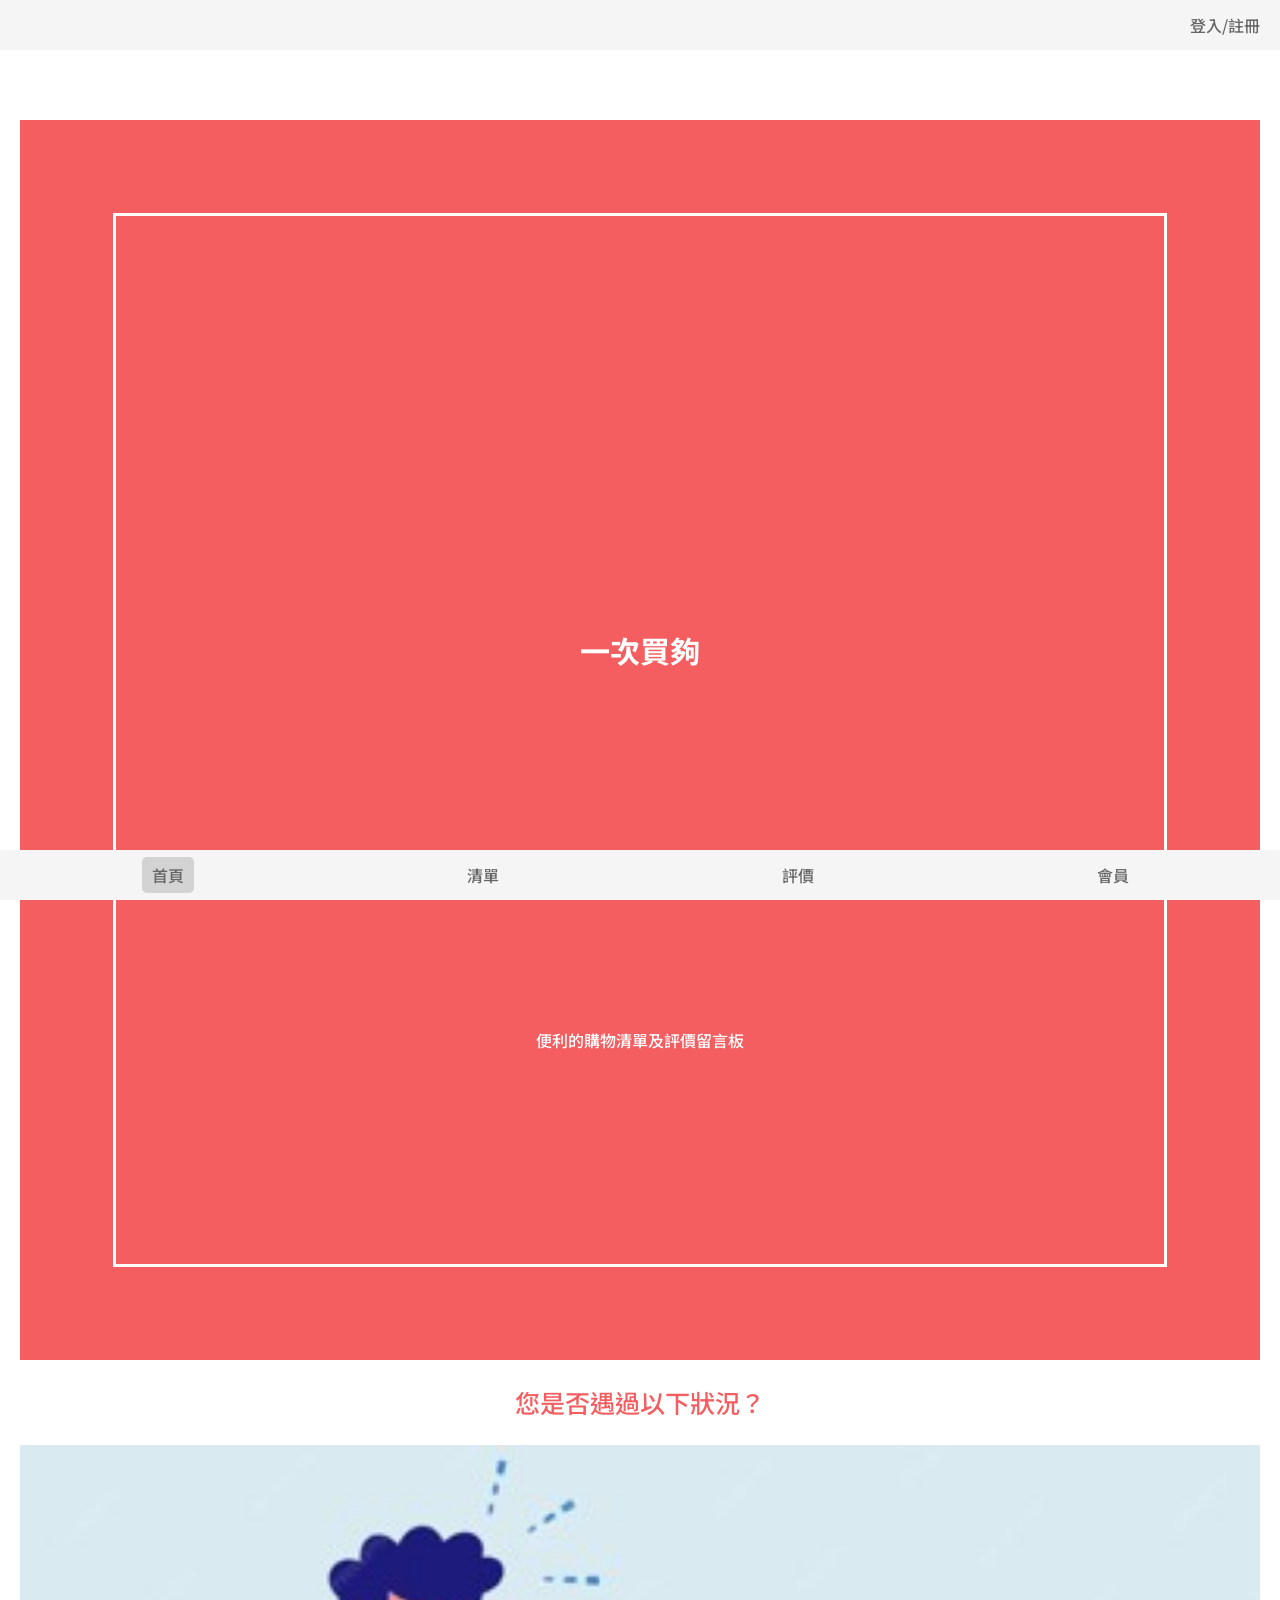
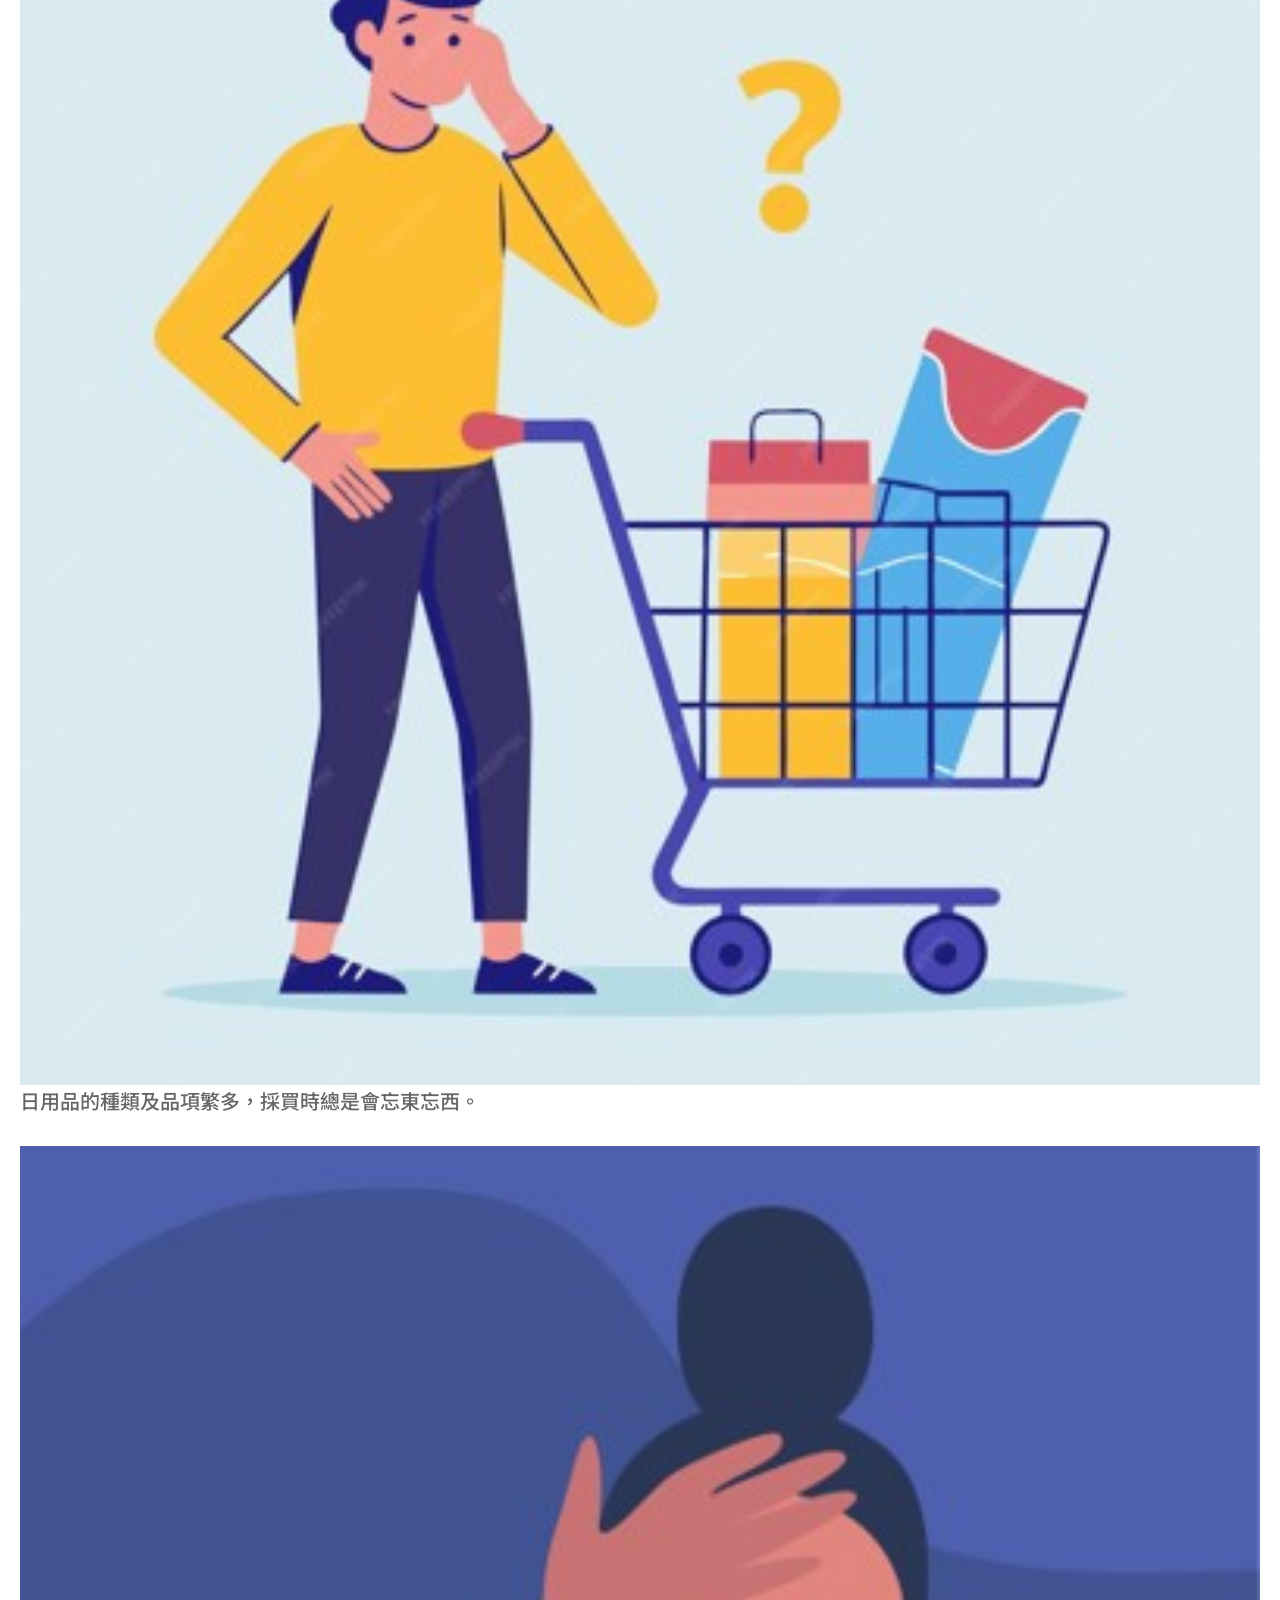
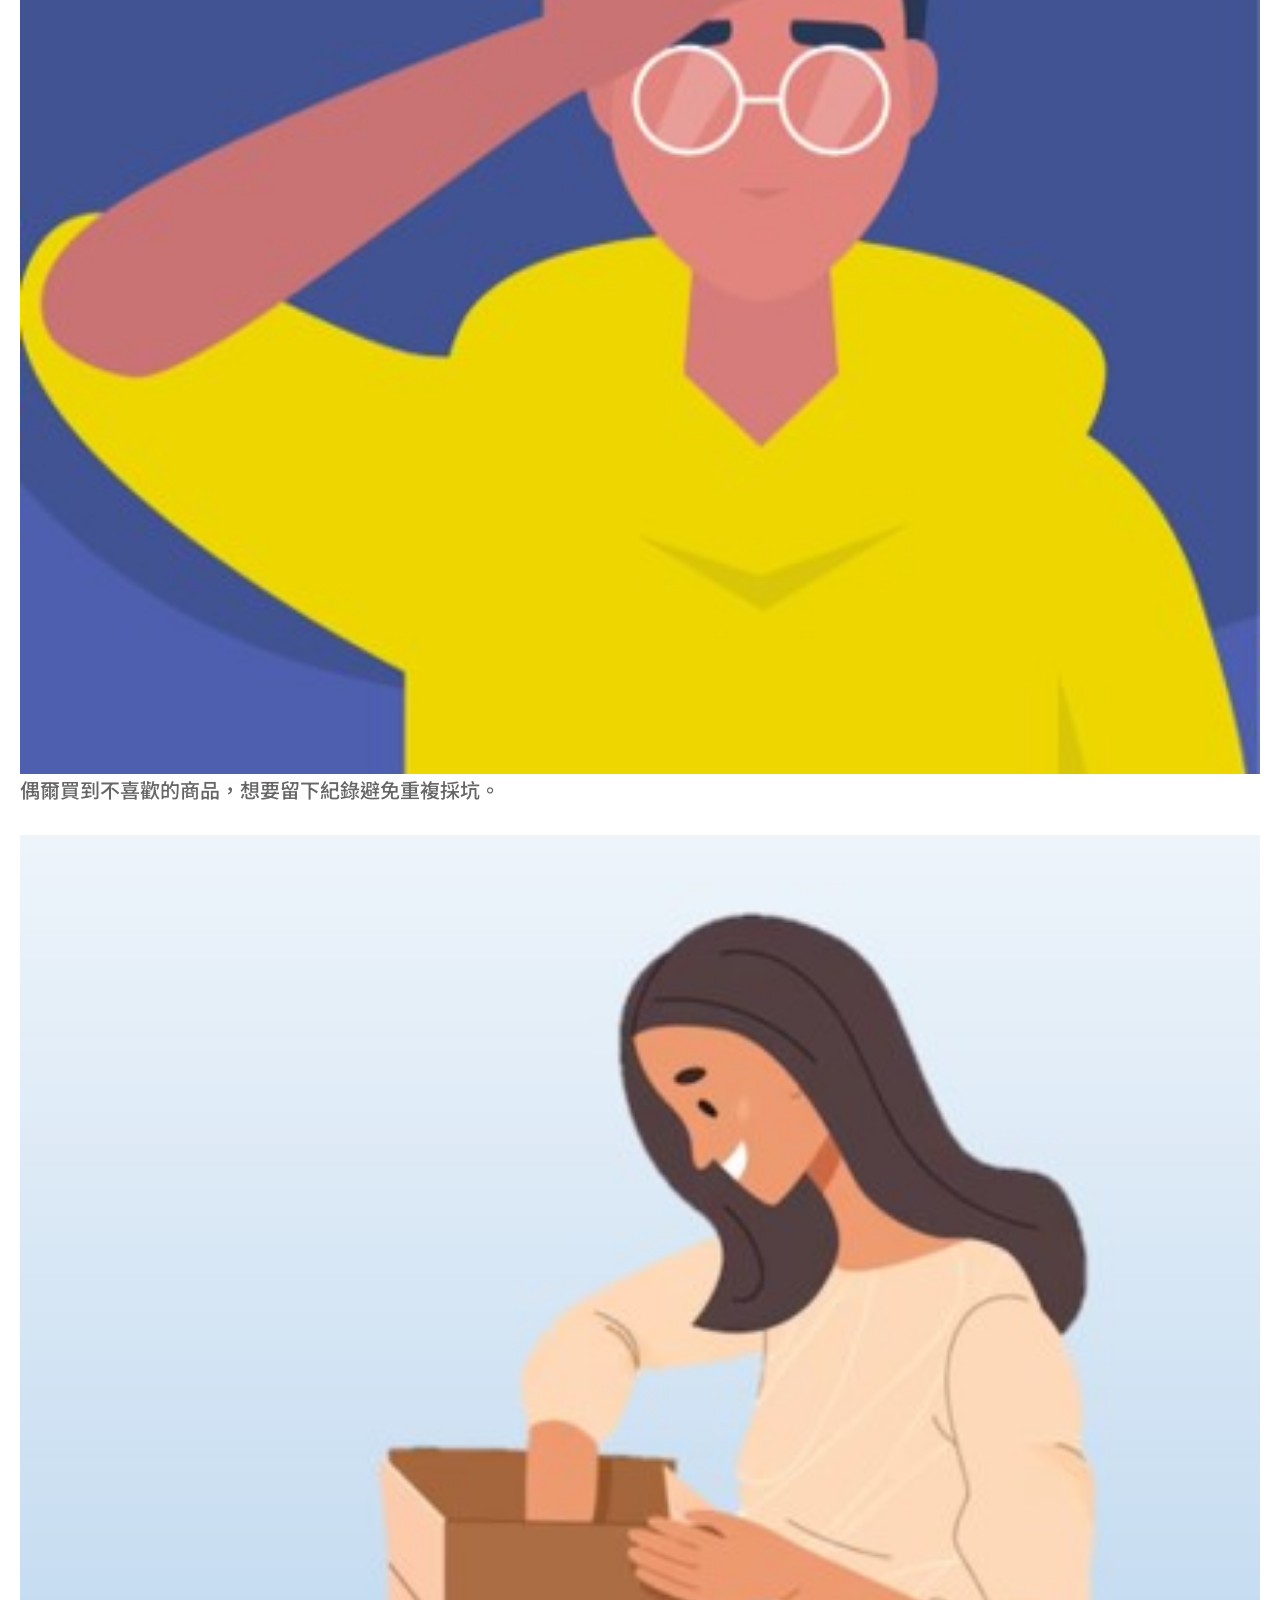
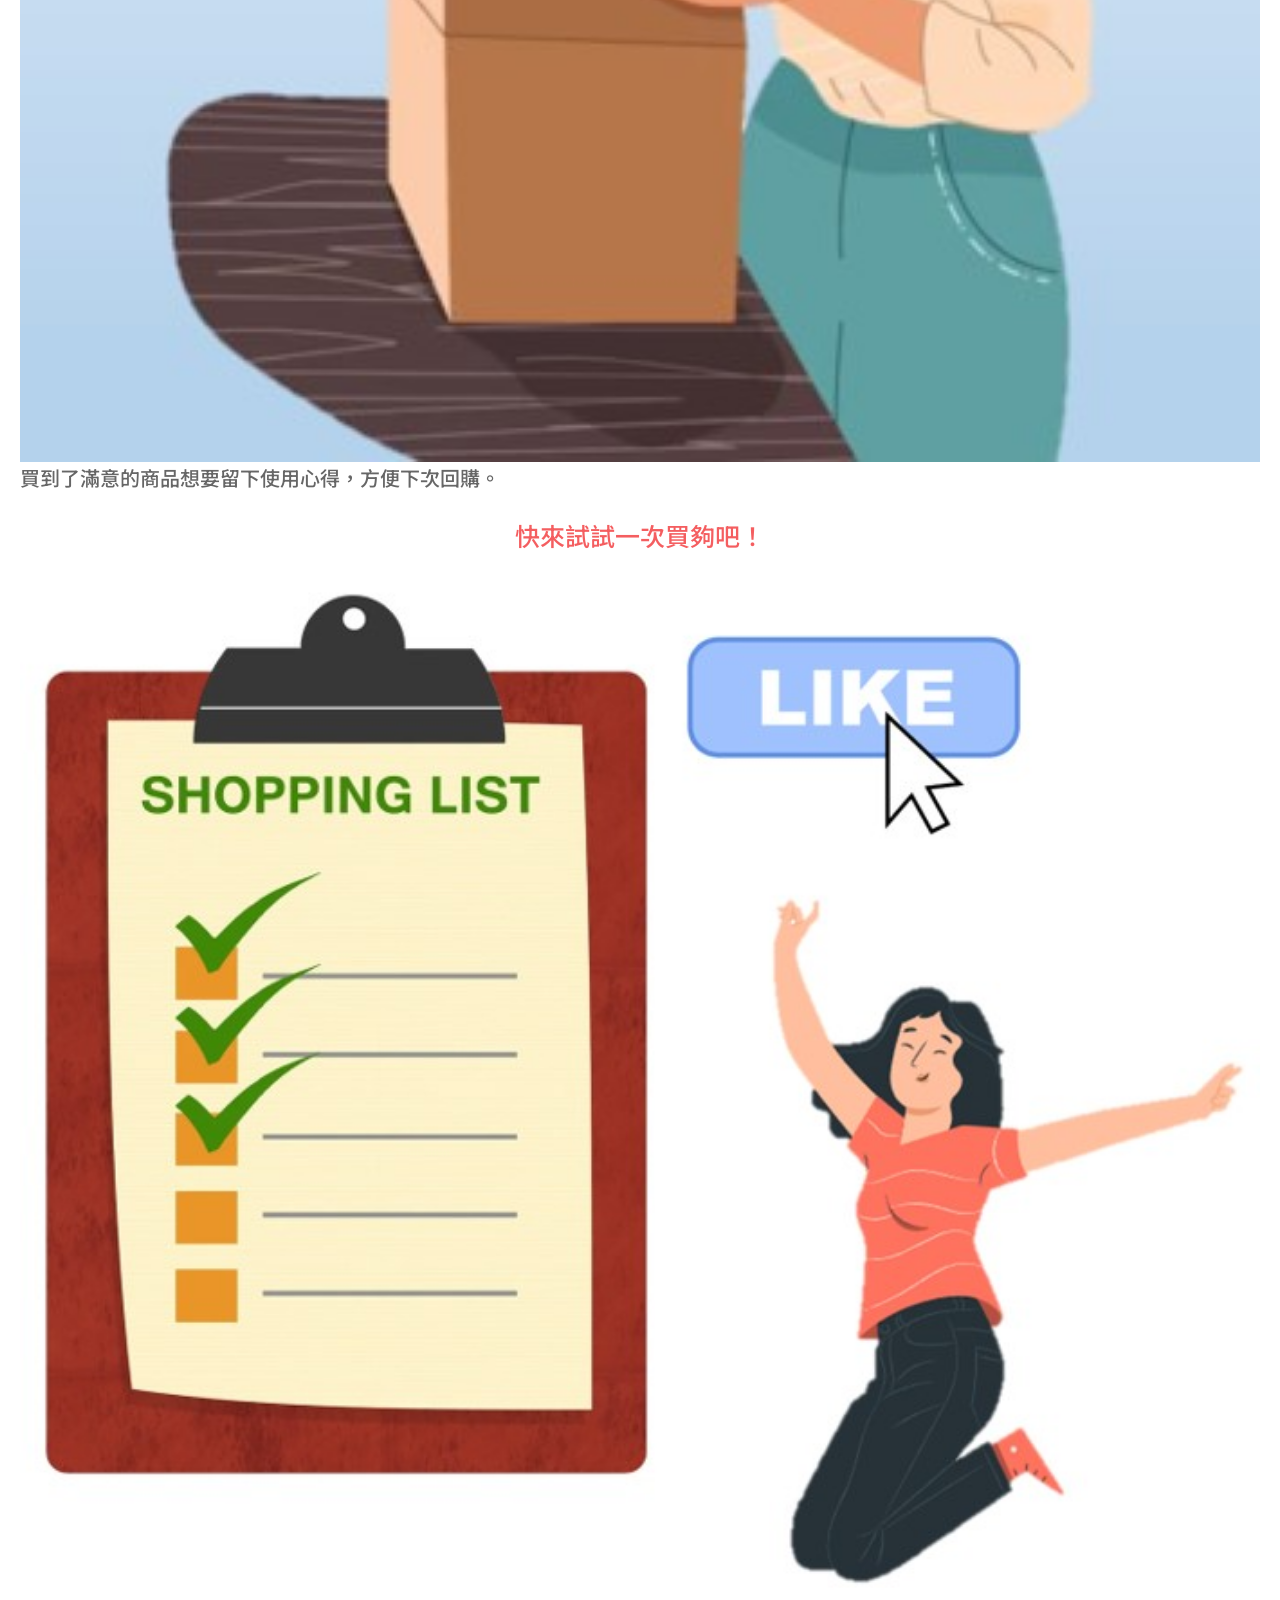
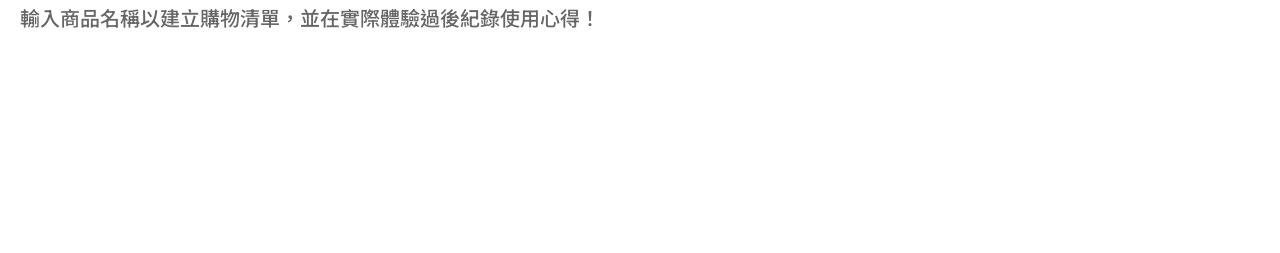
==== static/index.html @ c8b1bd05 "update" ====
<!DOCTYPE html>
<html lang="zh-Hant">

<head>
  <meta charset="UTF-8">
  <meta name="viewport" content="width=device-width, initial-scale=1.0">
  <title>Index</title>
  <link rel="preconnect" href="https://fonts.googleapis.com">
  <link rel="preconnect" href="https://fonts.gstatic.com" crossorigin>
  <link
    href="https://fonts.googleapis.com/css2?family=LXGW+WenKai+Mono+TC&family=LXGW+WenKai+TC&family=Noto+Sans+TC:wght@100..900&display=swap"
    rel="stylesheet">
  <link rel="stylesheet" href="/static/styles/index.css">
  <script type="module" src="/static/scripts/index.js"></script>
</head>

<body>
  <div class="mask"></div>
  <div class="signin-dialog">
    <div class="decorator-bar"></div>
    <div class="close"></div>
    <div class="signin-main">
      <h3>登入會員帳號</h3>
      <form action="" method="post">
        <input required type="email" name="email" placeholder="輸入電子信箱"
          value="abc@abc">
        <input required type="password" name="password" placeholder="輸入密碼"
          minlength="3" value="123">
        <input type="submit" value="登入帳戶">
        <p class="message" style="display:none">回應訊息</p>
        <div class="signup">還沒有帳戶？點此註冊</div>
      </form>
    </div>
  </div>
  <div class="signup-dialog">
    <div class="decorator-bar"></div>
    <div class="close"></div>
    <div class="signup-main">
      <h3>註冊會員帳號</h3>
      <form action="" method="post">
        <input required type="text" name="name" placeholder="輸入姓名"
          maxlength="20">
        <input required type="email" name="email" placeholder="輸入電子郵件">
        <input required type="password" name="password" placeholder="輸入密碼"
          minlength="3">
        <input type="submit" value="註冊新帳戶">
        <p class="message" style="display:none">回應訊息</p>
        <div class="signin">已經有帳戶了？點此登入</div>
      </form>
    </div>
  </div>

  <div class="header">
    <div class="sign-btn"></div>
  </div>

  <div class="main">
    <div class="hero">
      <div class="inner">
        <h1>一次買夠</h1>
        <h2>便利的購物清單及評價留言板</h2>
      </div>
    </div>
    <div class="story">您是否遇過以下狀況？</div>
    <div class="scenario">
      <img src="/static/images/secnario-1.jpg" alt="">
      <p>日用品的種類及品項繁多，採買時總是會忘東忘西。</p>
    </div>
    <div class="scenario">
      <img src="/static/images/secnario-2.jpg" alt="">
      <p>偶爾買到不喜歡的商品，想要留下紀錄避免重複採坑。</p>
    </div>
    <div class="scenario">
      <img src="/static/images/secnario-3.jpg" alt="">
      <p>買到了滿意的商品想要留下使用心得，方便下次回購。</p>
    </div>
    <div class="story">快來試試一次買夠吧！</div>
    <div class="scenario">
      <img src="/static/images/secnario-4.jpg" alt="">
      <p>輸入商品名稱以建立購物清單，並在實際體驗過後紀錄使用心得！</p>
    </div>
  </div>

  <div class="footer">
    <a href="/">首頁</a>
    <a href="/list">清單</a>
    <a href="/review">評價</a>
    <a href="/member">會員</a>
  </div>
</body>

</html>
---- static/styles/index.css ----
* {
	box-sizing: border-box;
	margin: 0;
	padding: 0;
	color: inherit;
	font-size: inherit;
	font-weight: inherit;
	font-family: inherit;
	font-optical-sizing: inherit;
	text-decoration: none;
	/* scrollbar-width: none; */
}

html {
	color: #666666;
	font-size: 16px;
	font-weight: 500;
	font-family: "Noto Sans TC", sans-serif;
	font-optical-sizing: auto;
	line-height: 1;
}

body {
	position: relative;
	padding: 50px 0;
}

.mask {
	position: fixed;
	top: 0;
	left: 0;
	width: 100%;
	height: 100%;
	background-color: #000000;
	opacity: 25%;
	z-index: 20;
	display: none;
}



.signin-dialog {
	background-color: #FFFFFF;
	border-radius: 5px;
	position: fixed;
	top: 80px;
	left: calc(50% - 340px / 2);
	width: 340px;
	z-index: 30;
	box-shadow: 0 4px 60px #AAAAAA;
	display: none;
}

.signin-dialog .decorator-bar {
	background-image: linear-gradient(to left, #337788, #66AABB);
	border-radius: 5px 5px 0 0;
	width: 100%;
	height: 10px;
}

.signin-dialog .close {
	width: 30px;
	height: 30px;
	position: absolute;
	top: 20px;
	left: 300px;
	background-image: url(/static/images/icon-close.svg);
	background-repeat: no-repeat;
	background-position: center;
	z-index: 40;
}

.signin-dialog .close:hover {
	cursor: pointer;
}

.signin-dialog .signin-main {
	width: 310px;
	margin: 15px 0 16px 15px;
}

.signin-main h3 {
	font-size: 24px;
	font-weight: 700;
	height: 27px;
	line-height: 27px;
	text-align: center;
	margin-bottom: 15px;
}

.signin-main input {
	width: 100%;
	height: 47px;
	border-radius: 5px;
	border: 1px solid #CCCCCC;
	padding: 0px 14px 2px 14px;
	margin-bottom: 10px;
}

.signin-main input[type="submit"] {
	background-color: #448899;
	color: #FFFFFF;
	font-size: 19px;
	font-weight: 400;
	height: 46px;
	line-height: 46px;
	border: none;
}

.signin-main input[type="submit"]:hover {
	cursor: pointer;
}

.signin-main .message {
	text-align: center;
	margin-bottom: 10px;
	color: red;
}

.signin-main .signup {
	height: 22px;
	line-height: 22px;
	text-align: center;
	max-width: fit-content;
	margin: auto;
}

.signin-main .signup:hover {
	cursor: pointer;
}



.signup-dialog {
	background-color: #FFFFFF;
	border-radius: 5px;
	position: fixed;
	top: 80px;
	left: calc(50% - 340px / 2);
	width: 340px;
	z-index: 30;
	box-shadow: 0 4px 60px #AAAAAA;
	display: none;
}

.signup-dialog .decorator-bar {
	background-image: linear-gradient(to left, #337788, #66AABB);
	border-radius: 5px 5px 0 0;
	width: 100%;
	height: 10px;
}

.signup-dialog .close {
	width: 30px;
	height: 30px;
	position: absolute;
	top: 20px;
	left: 300px;
	background-image: url(/static/images/icon-close.svg);
	background-repeat: no-repeat;
	background-position: center;
	z-index: 40;
}

.signup-dialog .close:hover {
	cursor: pointer;
}

.signup-dialog .signup-main {
	width: 310px;
	margin: 15px 0 16px 15px;
}

.signup-main h3 {
	font-size: 24px;
	font-weight: 700;
	height: 27px;
	line-height: 27px;
	text-align: center;
	margin-bottom: 15px;
}

.signup-main input {
	width: 100%;
	height: 47px;
	border-radius: 5px;
	border: 1px solid #CCCCCC;
	padding: 0px 14px 2px 14px;
	margin-bottom: 10px;
}

.signup-main input[type="submit"] {
	background-color: #448899;
	color: #FFFFFF;
	font-size: 19px;
	font-weight: 400;
	height: 46px;
	line-height: 46px;
	border: none;
}

.signup-main input[type="submit"]:hover {
	cursor: pointer;
}

.signup-main .message {
	text-align: center;
	margin-bottom: 10px;
	color: red;
}

.signup-main .signin {
	height: 22px;
	line-height: 22px;
	text-align: center;
	max-width: fit-content;
	margin: auto;
}

.signup-main .signin:hover {
	cursor: pointer;
}



.header {
	background-color: whitesmoke;
	height: 50px;
	display: flex;
	justify-content: flex-end;
	align-items: center;
	padding: 10px;
	position: fixed;
	top: 0;
	width: 100%;
}

.header .sign-btn {
	padding: 10px;
}



.main {
	margin: 50px 0 150px 0;
	padding: 20px;
}

.main .hero {
	background-color: #f45e60;
	aspect-ratio: 1;
	width: 100%;
	display: flex;
	justify-content: center;
	align-items: center;
}

.hero .inner {
	aspect-ratio: 1;
	width: 85%;
	border: 3px solid white;
}

.hero .inner * {
	width: fit-content;
	margin: auto;
}

.hero .inner h1 {
	font-size: 30px;
	font-weight: bold;
	color: white;
	margin-top: 40%;
}

.hero .inner h2 {
	color: white;
	margin-top: 35%;
}

.main .story {
	color: #f45e60;
	font-size: 25px;
	text-align: center;
	margin-top: 30px;
}

.scenario {
	margin-top: 30px;
}

.scenario img {
	width: 100%;
}

.scenario p {
	font-size: 20px;
	line-height: 1.5;
}



.footer {
	background-color: whitesmoke;
	height: 50px;
	display: flex;
	justify-content: space-around;
	align-items: center;
	padding: 10px;
	position: fixed;
	bottom: 0;
	width: 100%;
}

.footer a {
	padding: 10px;
}

.footer a:nth-child(1) {
	background-color: lightgray;
	border-radius: 5px;
}
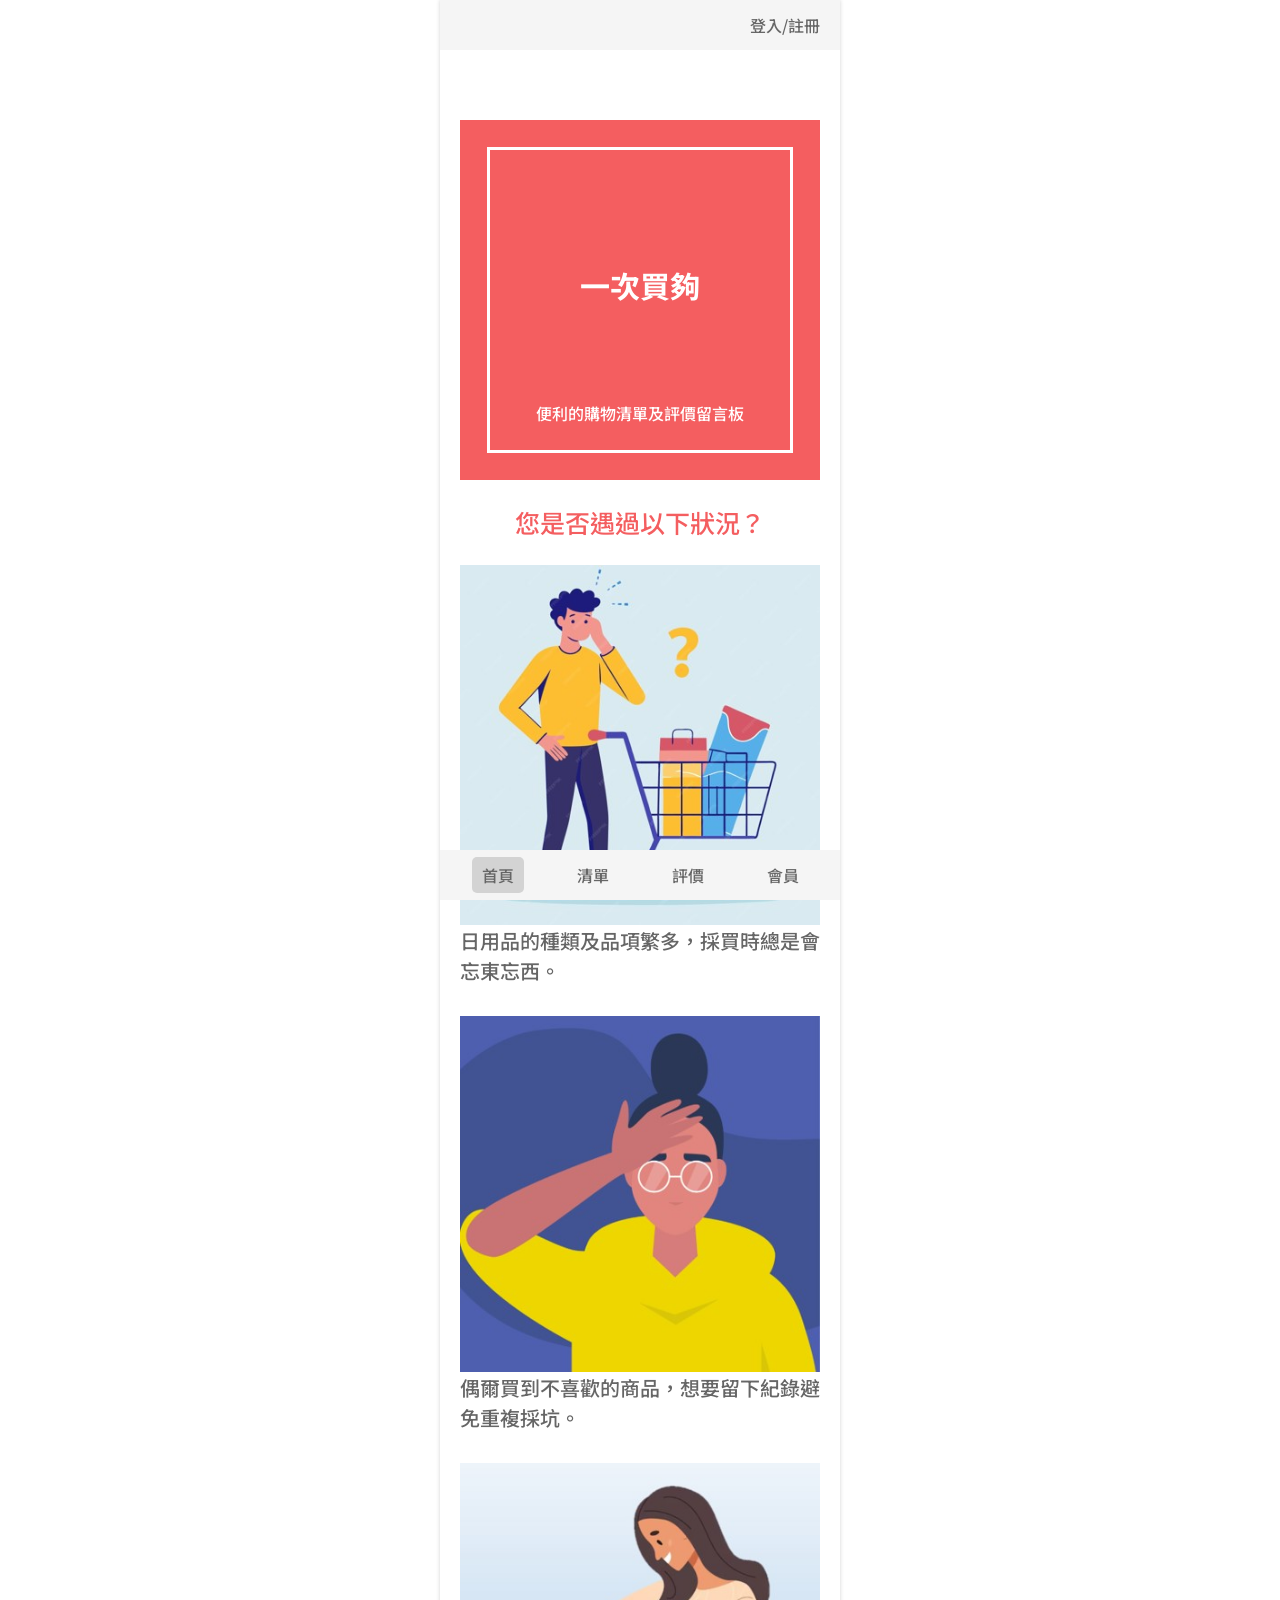
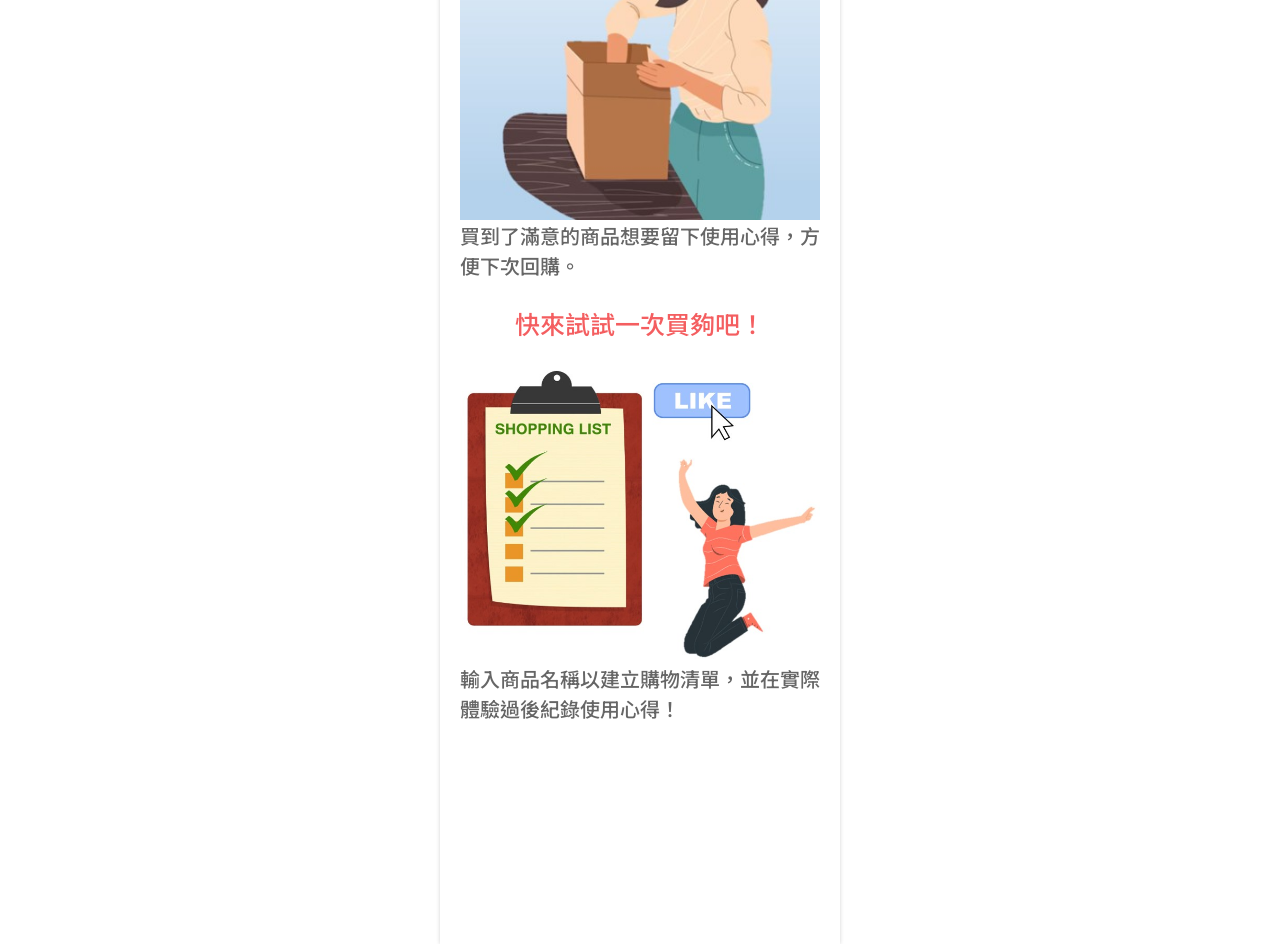
==== commit 8520edd8: "update" ====
--- a/static/index.html
+++ b/static/index.html
@@ -17,33 +17,48 @@
 <body>
   <div class="mask"></div>
   <div class="signin-dialog">
-    <div class="decorator-bar"></div>
+    <!-- <div class="decorator-bar"></div> -->
     <div class="close"></div>
     <div class="signin-main">
-      <h3>登入會員帳號</h3>
+      <h3>登入帳戶</h3>
       <form action="" method="post">
-        <input required type="email" name="email" placeholder="輸入電子信箱"
-          value="abc@abc">
-        <input required type="password" name="password" placeholder="輸入密碼"
-          minlength="3" value="123">
-        <input type="submit" value="登入帳戶">
+        <div class="row">
+          <img src="/static/images/mail.png" alt="">
+          <input required type="email" name="email" placeholder="Email"
+            value="abc@abc">
+        </div>
+        <div class="row">
+          <img src="/static/images/password.png" alt="">
+          <input required type="password" name="password" placeholder="password"
+            minlength="3" value="123">
+        </div>
+        <input type="submit" value="登入">
         <p class="message" style="display:none">回應訊息</p>
         <div class="signup">還沒有帳戶？點此註冊</div>
       </form>
     </div>
   </div>
   <div class="signup-dialog">
-    <div class="decorator-bar"></div>
+    <!-- <div class="decorator-bar"></div> -->
     <div class="close"></div>
     <div class="signup-main">
-      <h3>註冊會員帳號</h3>
+      <h3>註冊帳戶</h3>
       <form action="" method="post">
-        <input required type="text" name="name" placeholder="輸入姓名"
-          maxlength="20">
-        <input required type="email" name="email" placeholder="輸入電子郵件">
-        <input required type="password" name="password" placeholder="輸入密碼"
-          minlength="3">
-        <input type="submit" value="註冊新帳戶">
+        <div class="row">
+          <img src="/static/images/user.png" alt="">
+          <input required type="text" name="name" placeholder="Name"
+            maxlength="20">
+        </div>
+        <div class="row">
+          <img src="/static/images/mail.png" alt="">
+          <input required type="email" name="email" placeholder="Email">
+        </div>
+        <div class="row">
+          <img src="/static/images/password.png" alt="">
+          <input required type="password" name="password" placeholder="Password"
+            minlength="3">
+        </div>
+        <input type="submit" value="註冊">
         <p class="message" style="display:none">回應訊息</p>
         <div class="signin">已經有帳戶了？點此登入</div>
       </form>
@@ -84,7 +99,7 @@
   <div class="footer">
     <a href="/">首頁</a>
     <a href="/list">清單</a>
-    <a href="/review">評價</a>
+    <a href="/product">評價</a>
     <a href="/member">會員</a>
   </div>
 </body>
--- a/static/styles/index.css
+++ b/static/styles/index.css
@@ -23,6 +23,9 @@
 body {
 	position: relative;
 	padding: 50px 0;
+	max-width: 400px;
+	margin: auto;
+	box-shadow: 0 0 4px lightgray;
 }
 
 .mask {
@@ -51,19 +54,19 @@
 	display: none;
 }
 
-.signin-dialog .decorator-bar {
+/* .signin-dialog .decorator-bar {
 	background-image: linear-gradient(to left, #337788, #66AABB);
 	border-radius: 5px 5px 0 0;
 	width: 100%;
 	height: 10px;
-}
+} */
 
 .signin-dialog .close {
 	width: 30px;
 	height: 30px;
 	position: absolute;
-	top: 20px;
-	left: 300px;
+	top: 10px;
+	right: 10px;
 	background-image: url(/static/images/icon-close.svg);
 	background-repeat: no-repeat;
 	background-position: center;
@@ -85,20 +88,41 @@
 	height: 27px;
 	line-height: 27px;
 	text-align: center;
-	margin-bottom: 15px;
+	margin: 50px;
+}
+
+.signin-main .row {
+	width: 100%;
+	height: 48px;
+	border-radius: 2px;
+	border: none;
+	background-color: hsl(0, 0%, 95%);
+	padding: 12px;
+	margin-bottom: 15px;
+	display: flex;
+}
+
+.signin-main .row img {
+	width: 24px;
+	height: 24px;
 }
 
 .signin-main input {
 	width: 100%;
-	height: 47px;
-	border-radius: 5px;
-	border: 1px solid #CCCCCC;
+	height: 24px;
+	border-radius: 2px;
+	border: none;
+	background-color: hsl(0, 0%, 95%);
 	padding: 0px 14px 2px 14px;
-	margin-bottom: 10px;
+	margin-bottom: 15px;
+}
+
+.signin-main input:focus {
+	outline: none;
 }
 
 .signin-main input[type="submit"] {
-	background-color: #448899;
+	background-color: #f45e60;
 	color: #FFFFFF;
 	font-size: 19px;
 	font-weight: 400;
@@ -143,19 +167,19 @@
 	display: none;
 }
 
-.signup-dialog .decorator-bar {
+/* .signup-dialog .decorator-bar {
 	background-image: linear-gradient(to left, #337788, #66AABB);
 	border-radius: 5px 5px 0 0;
 	width: 100%;
 	height: 10px;
-}
+} */
 
 .signup-dialog .close {
 	width: 30px;
 	height: 30px;
 	position: absolute;
-	top: 20px;
-	left: 300px;
+	top: 10px;
+	right: 10px;
 	background-image: url(/static/images/icon-close.svg);
 	background-repeat: no-repeat;
 	background-position: center;
@@ -178,19 +202,41 @@
 	line-height: 27px;
 	text-align: center;
 	margin-bottom: 15px;
+	margin: 50px;
+}
+
+.signup-main .row {
+	width: 100%;
+	height: 48px;
+	border-radius: 2px;
+	border: none;
+	background-color: hsl(0, 0%, 95%);
+	padding: 12px;
+	margin-bottom: 15px;
+	display: flex;
+}
+
+.signup-main .row img {
+	width: 24px;
+	height: 24px;
 }
 
 .signup-main input {
 	width: 100%;
-	height: 47px;
-	border-radius: 5px;
-	border: 1px solid #CCCCCC;
+	height: 24px;
+	border-radius: 2px;
+	border: none;
+	background-color: hsl(0, 0%, 95%);
 	padding: 0px 14px 2px 14px;
-	margin-bottom: 10px;
+	margin-bottom: 15px;
+}
+
+.signup-main input:focus {
+	outline: none;
 }
 
 .signup-main input[type="submit"] {
-	background-color: #448899;
+	background-color: #f45e60;
 	color: #FFFFFF;
 	font-size: 19px;
 	font-weight: 400;
@@ -233,6 +279,7 @@
 	position: fixed;
 	top: 0;
 	width: 100%;
+	max-width: 400px;
 }
 
 .header .sign-btn {
@@ -310,6 +357,7 @@
 	position: fixed;
 	bottom: 0;
 	width: 100%;
+	max-width: 400px;
 }
 
 .footer a {
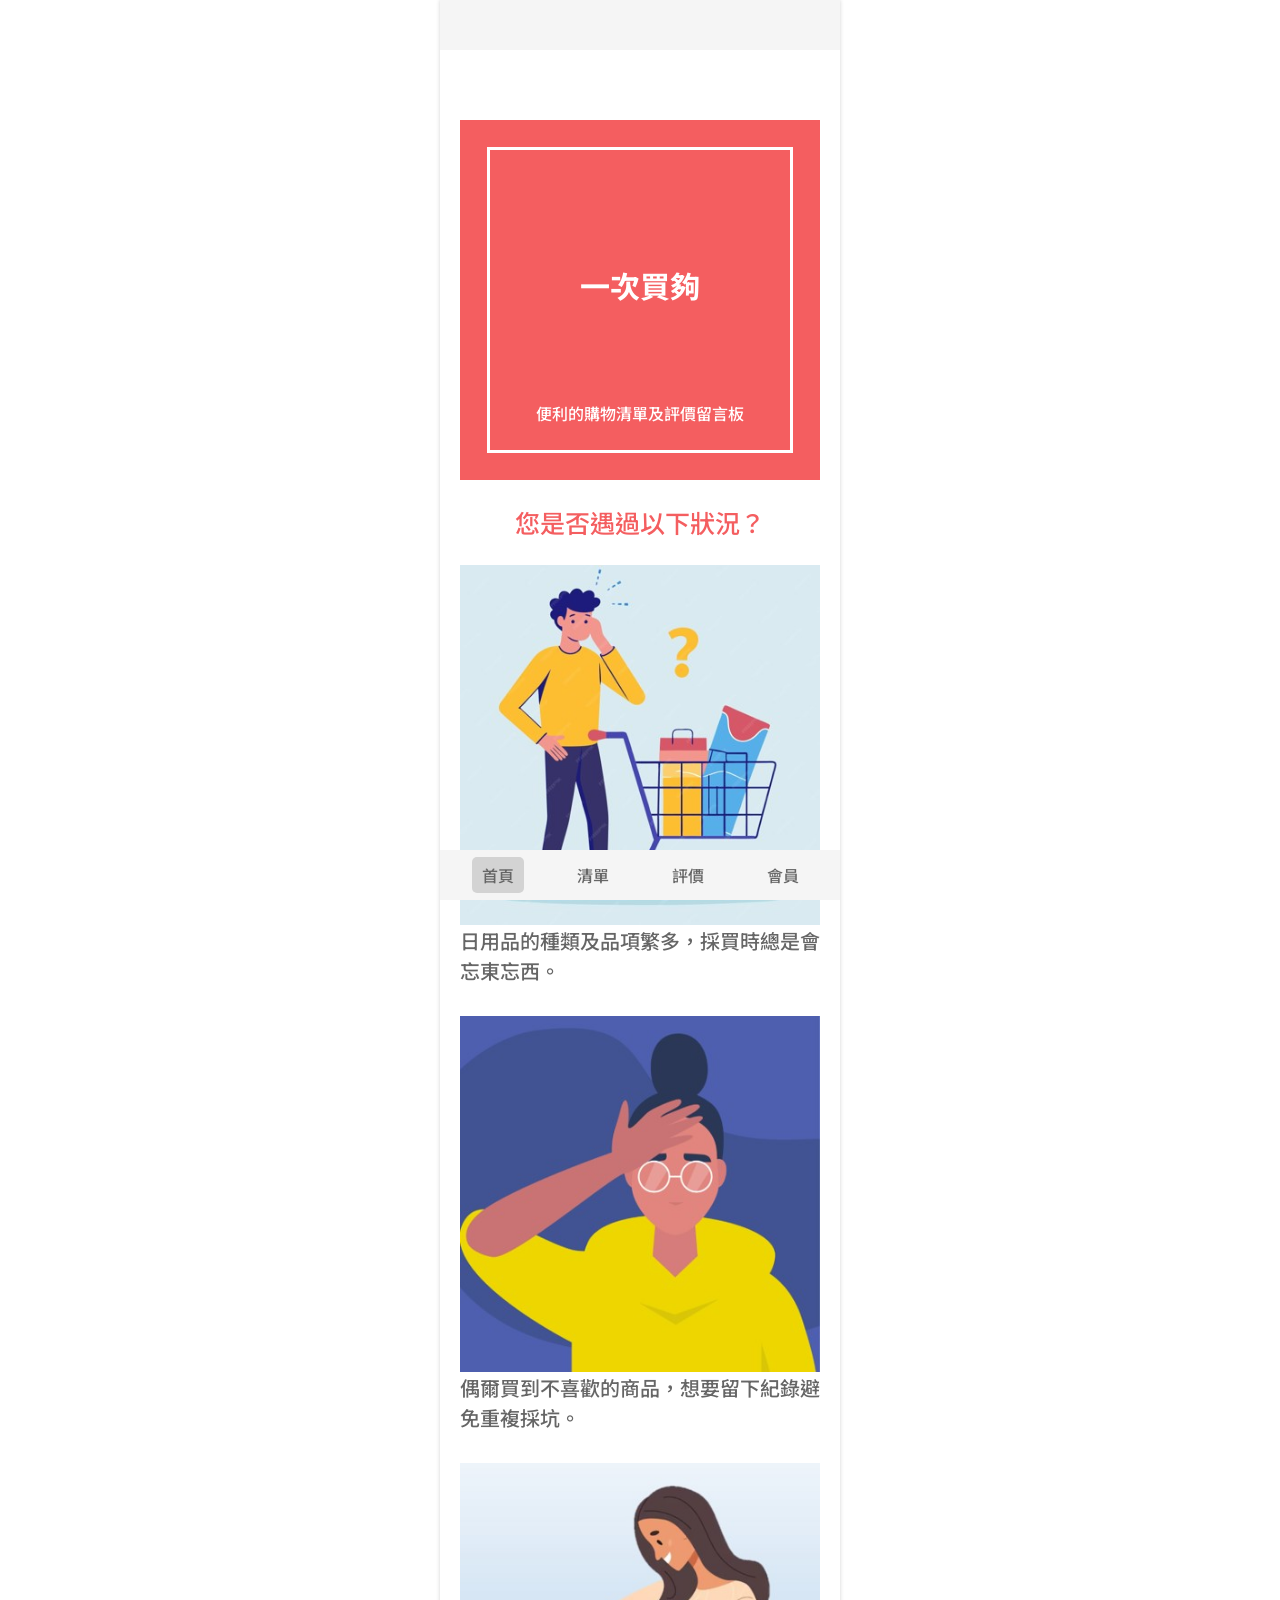
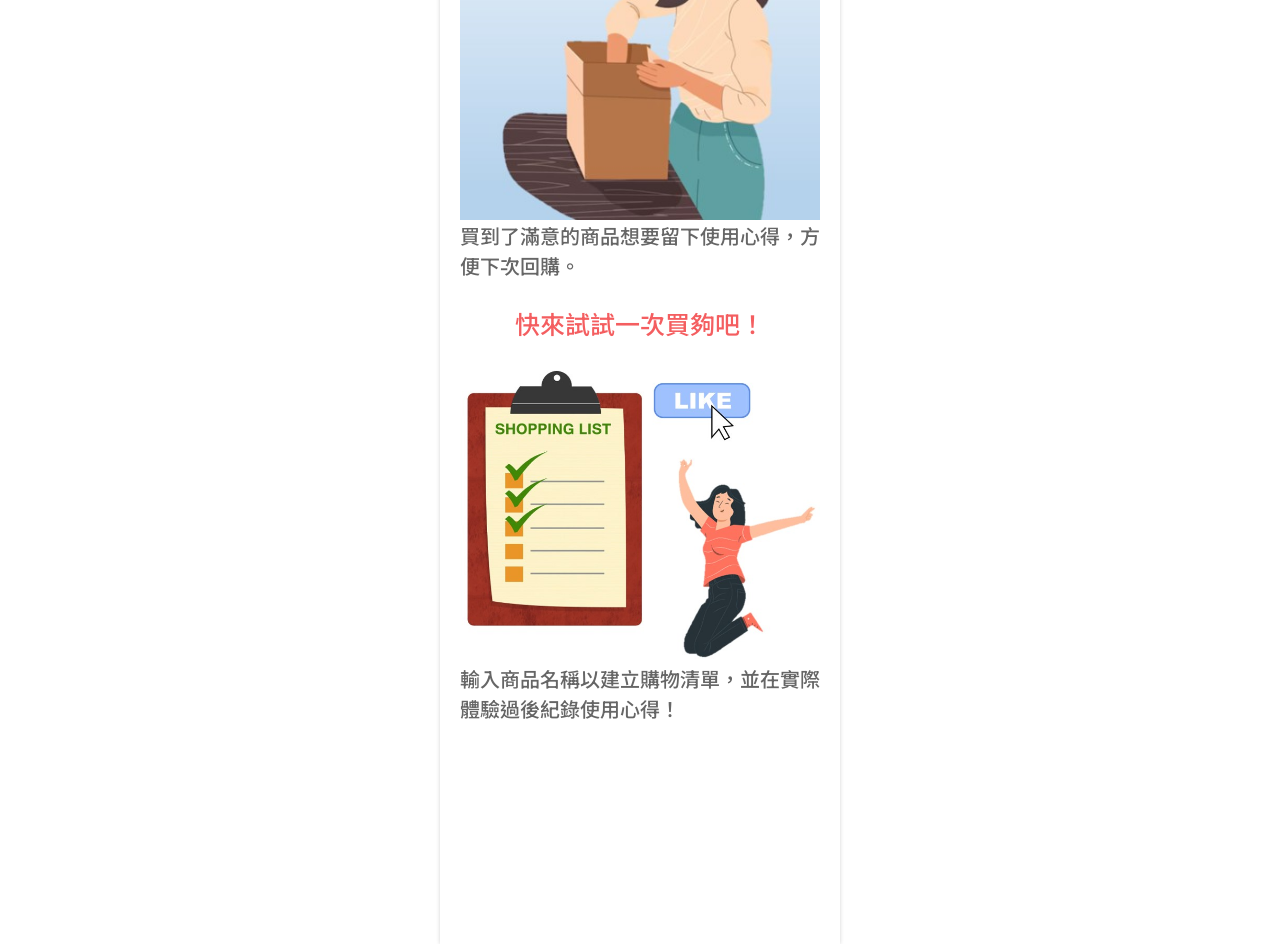
==== commit f0df63ce: "update" ====
--- a/static/index.html
+++ b/static/index.html
@@ -25,7 +25,7 @@
         <div class="row">
           <img src="/static/images/mail.png" alt="">
           <input required type="email" name="email" placeholder="Email"
-            value="abc@abc">
+            value="test@test">
         </div>
         <div class="row">
           <img src="/static/images/password.png" alt="">
--- a/static/styles/index.css
+++ b/static/styles/index.css
@@ -286,6 +286,13 @@
 	padding: 10px;
 }
 
+.header .sign-btn:hover {
+	cursor: pointer;
+	background-color: lightgray;
+	border-radius: 5px;
+	transition: all 0.5s;
+}
+
 
 
 .main {
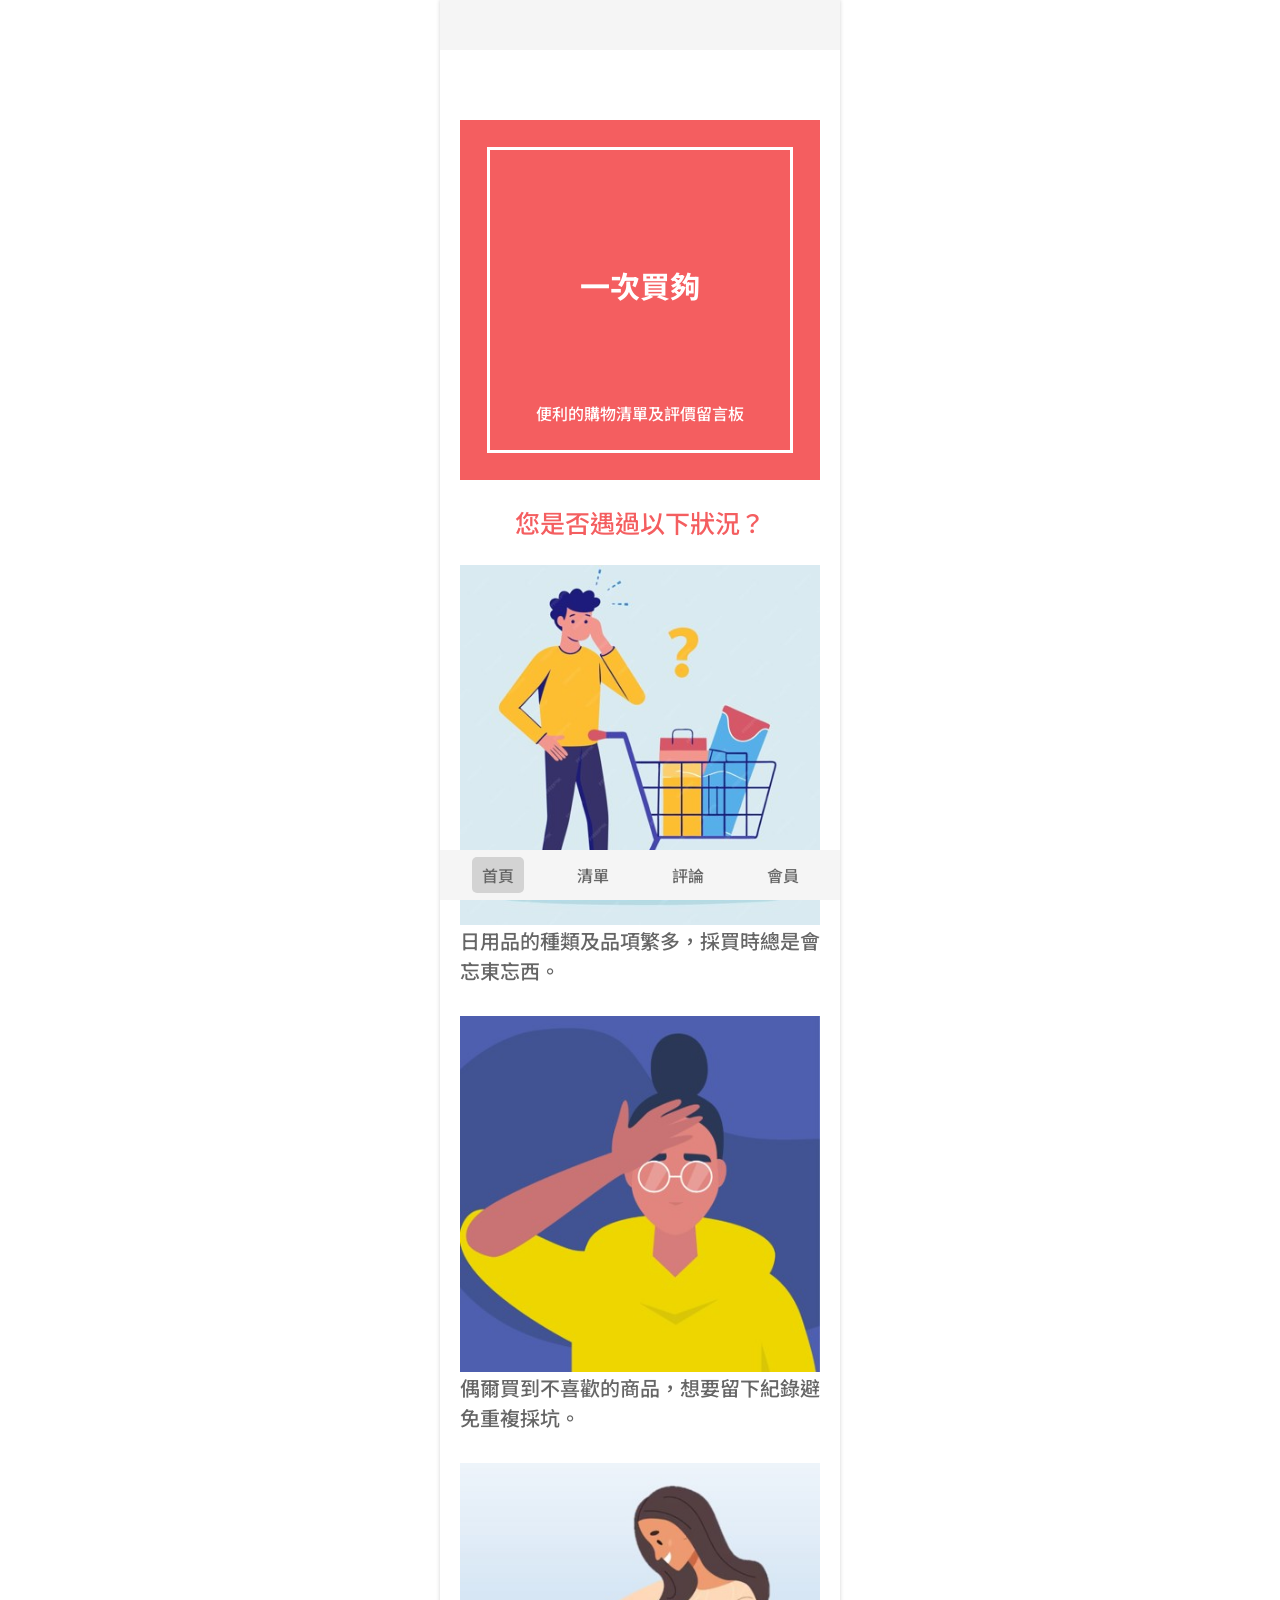
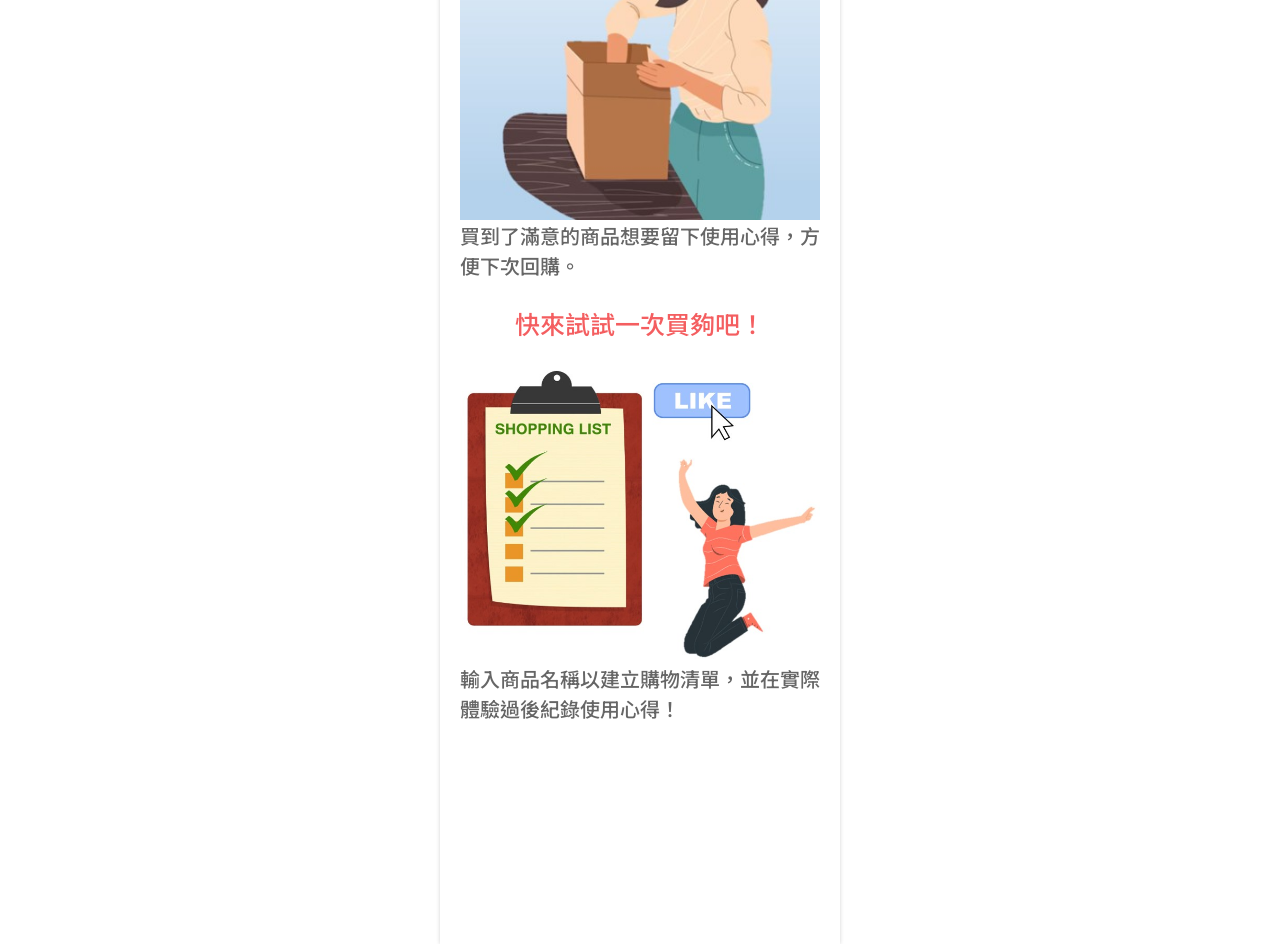
==== commit 12059f07: "update" ====
--- a/static/index.html
+++ b/static/index.html
@@ -25,7 +25,7 @@
         <div class="row">
           <img src="/static/images/mail.png" alt="">
           <input required type="email" name="email" placeholder="Email"
-            value="test@test">
+            value="test@test" autocomplete="off">
         </div>
         <div class="row">
           <img src="/static/images/password.png" alt="">
@@ -47,11 +47,12 @@
         <div class="row">
           <img src="/static/images/user.png" alt="">
           <input required type="text" name="name" placeholder="Name"
-            maxlength="20">
+            maxlength="20" autocomplete="off">
         </div>
         <div class="row">
           <img src="/static/images/mail.png" alt="">
-          <input required type="email" name="email" placeholder="Email">
+          <input required type="email" name="email" placeholder="Email"
+            autocomplete="off">
         </div>
         <div class="row">
           <img src="/static/images/password.png" alt="">
@@ -99,7 +100,7 @@
   <div class="footer">
     <a href="/">首頁</a>
     <a href="/list">清單</a>
-    <a href="/product">評價</a>
+    <a href="/product">評論</a>
     <a href="/member">會員</a>
   </div>
 </body>
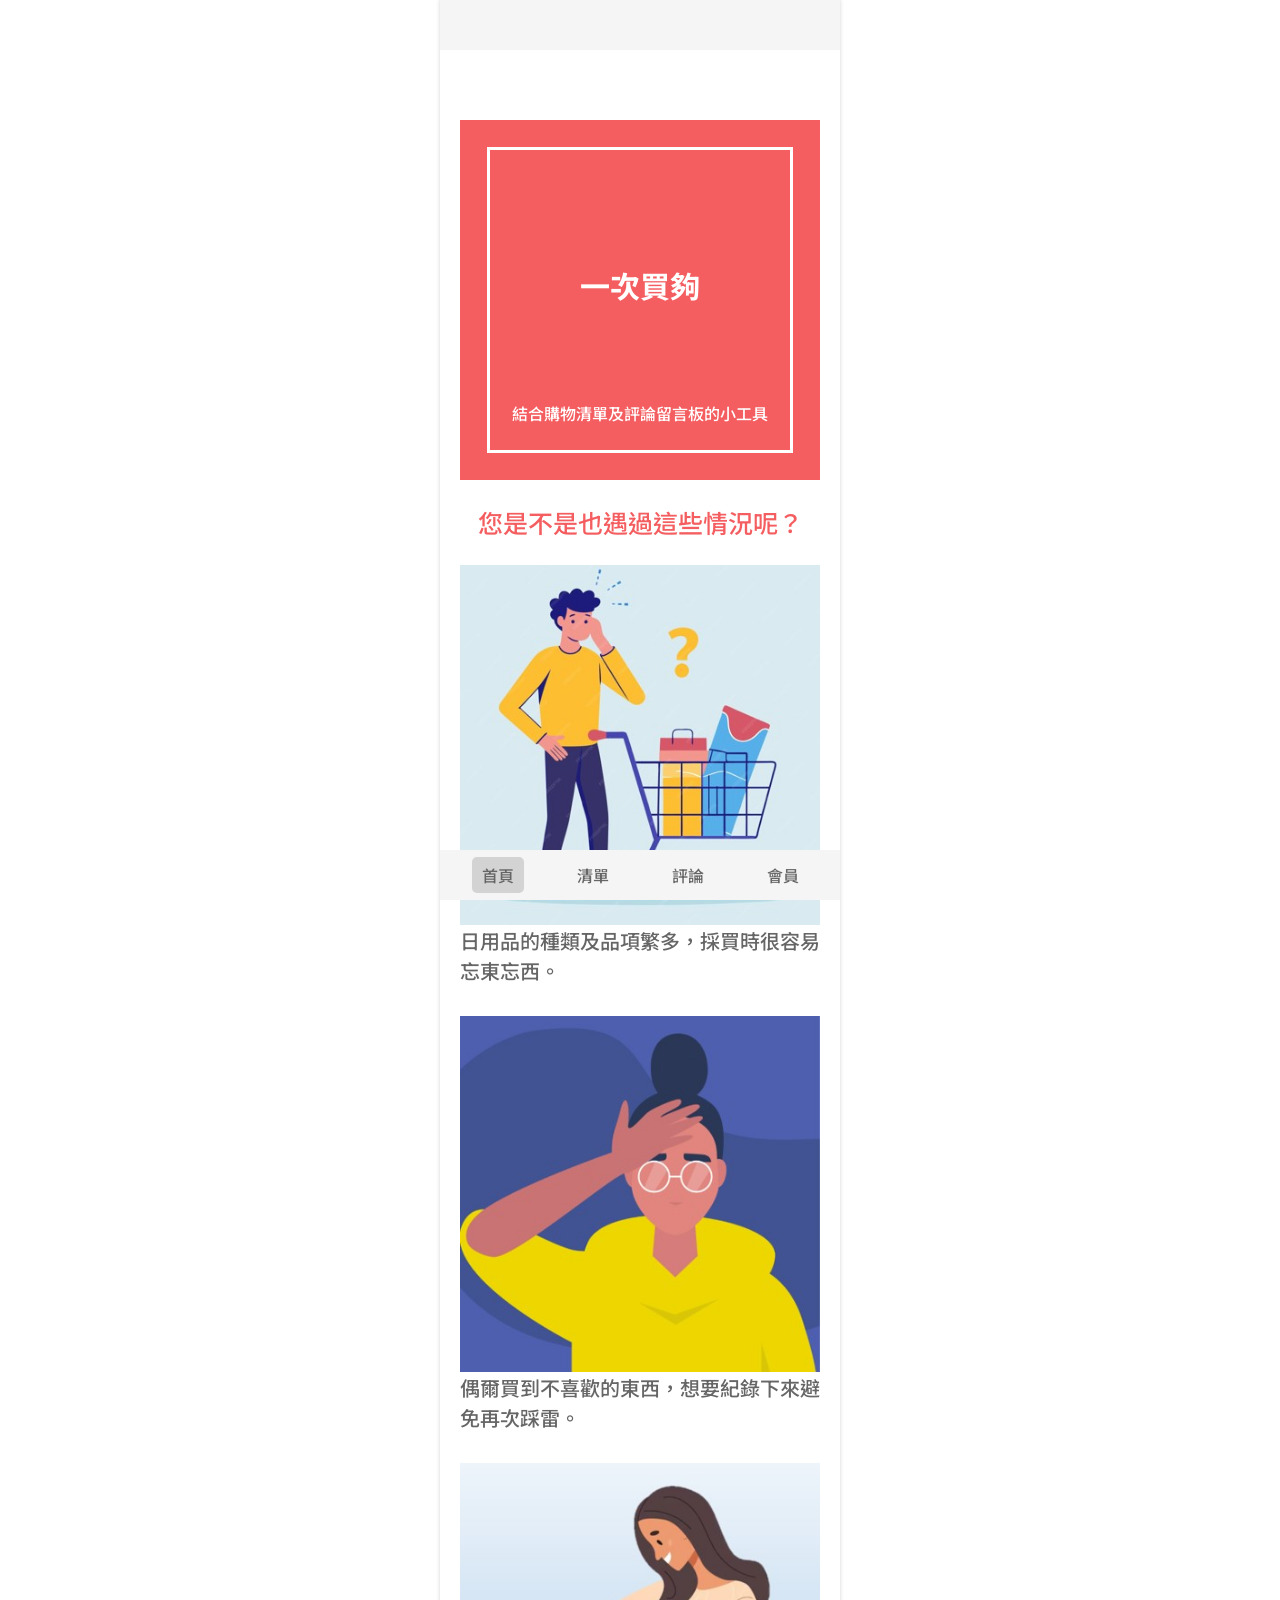
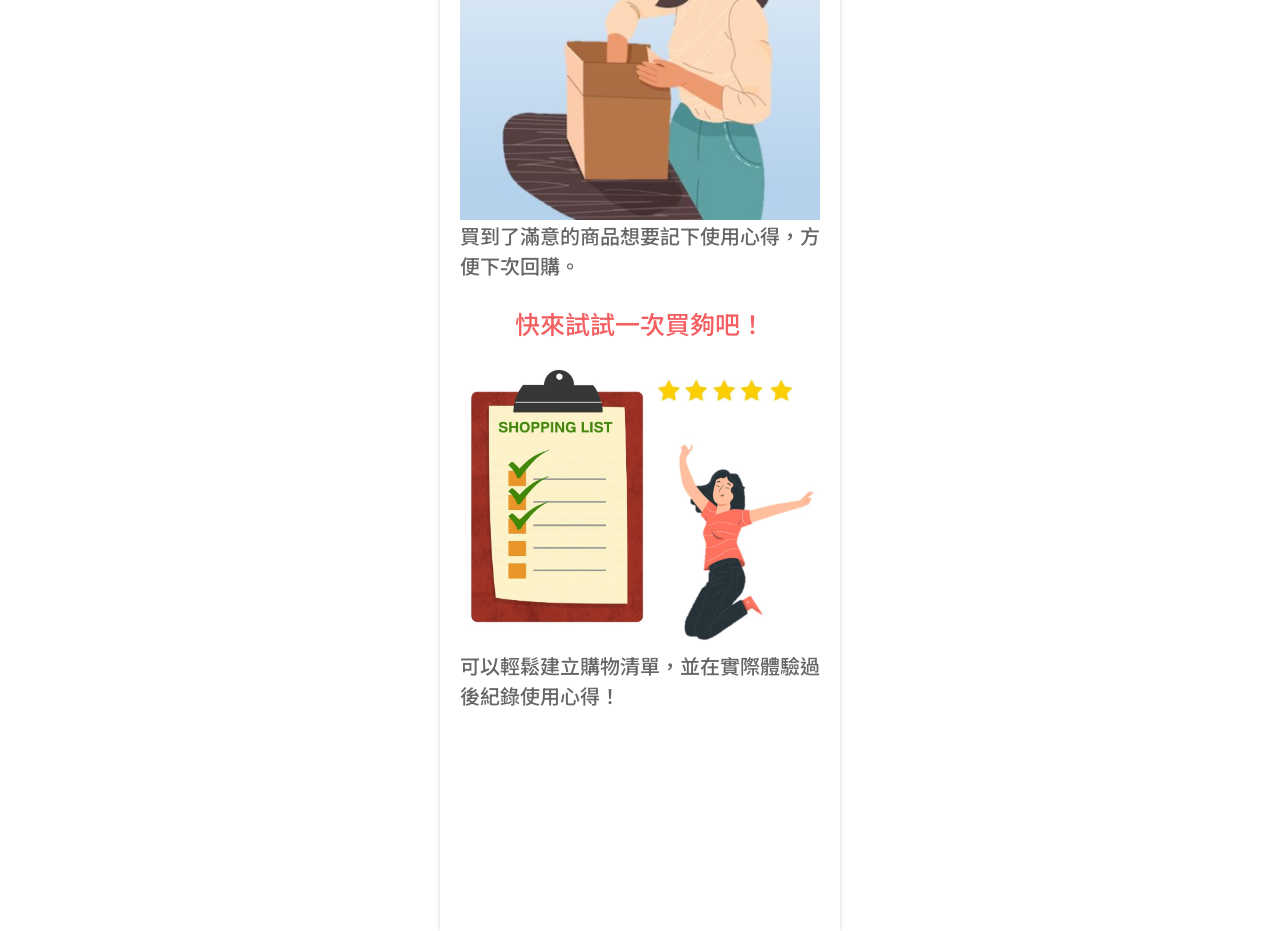
==== commit 3cf7b9d1: "update" ====
--- a/static/index.html
+++ b/static/index.html
@@ -74,26 +74,26 @@
     <div class="hero">
       <div class="inner">
         <h1>一次買夠</h1>
-        <h2>便利的購物清單及評價留言板</h2>
+        <h2>結合購物清單及評論留言板的小工具</h2>
       </div>
     </div>
-    <div class="story">您是否遇過以下狀況？</div>
+    <div class="story">您是不是也遇過這些情況呢？</div>
     <div class="scenario">
       <img src="/static/images/secnario-1.jpg" alt="">
-      <p>日用品的種類及品項繁多，採買時總是會忘東忘西。</p>
+      <p>日用品的種類及品項繁多，採買時很容易忘東忘西。</p>
     </div>
     <div class="scenario">
       <img src="/static/images/secnario-2.jpg" alt="">
-      <p>偶爾買到不喜歡的商品，想要留下紀錄避免重複採坑。</p>
+      <p>偶爾買到不喜歡的東西，想要紀錄下來避免再次踩雷。</p>
     </div>
     <div class="scenario">
       <img src="/static/images/secnario-3.jpg" alt="">
-      <p>買到了滿意的商品想要留下使用心得，方便下次回購。</p>
+      <p>買到了滿意的商品想要記下使用心得，方便下次回購。</p>
     </div>
     <div class="story">快來試試一次買夠吧！</div>
     <div class="scenario">
       <img src="/static/images/secnario-4.jpg" alt="">
-      <p>輸入商品名稱以建立購物清單，並在實際體驗過後紀錄使用心得！</p>
+      <p>可以輕鬆建立購物清單，並在實際體驗過後紀錄使用心得！</p>
     </div>
   </div>
 
